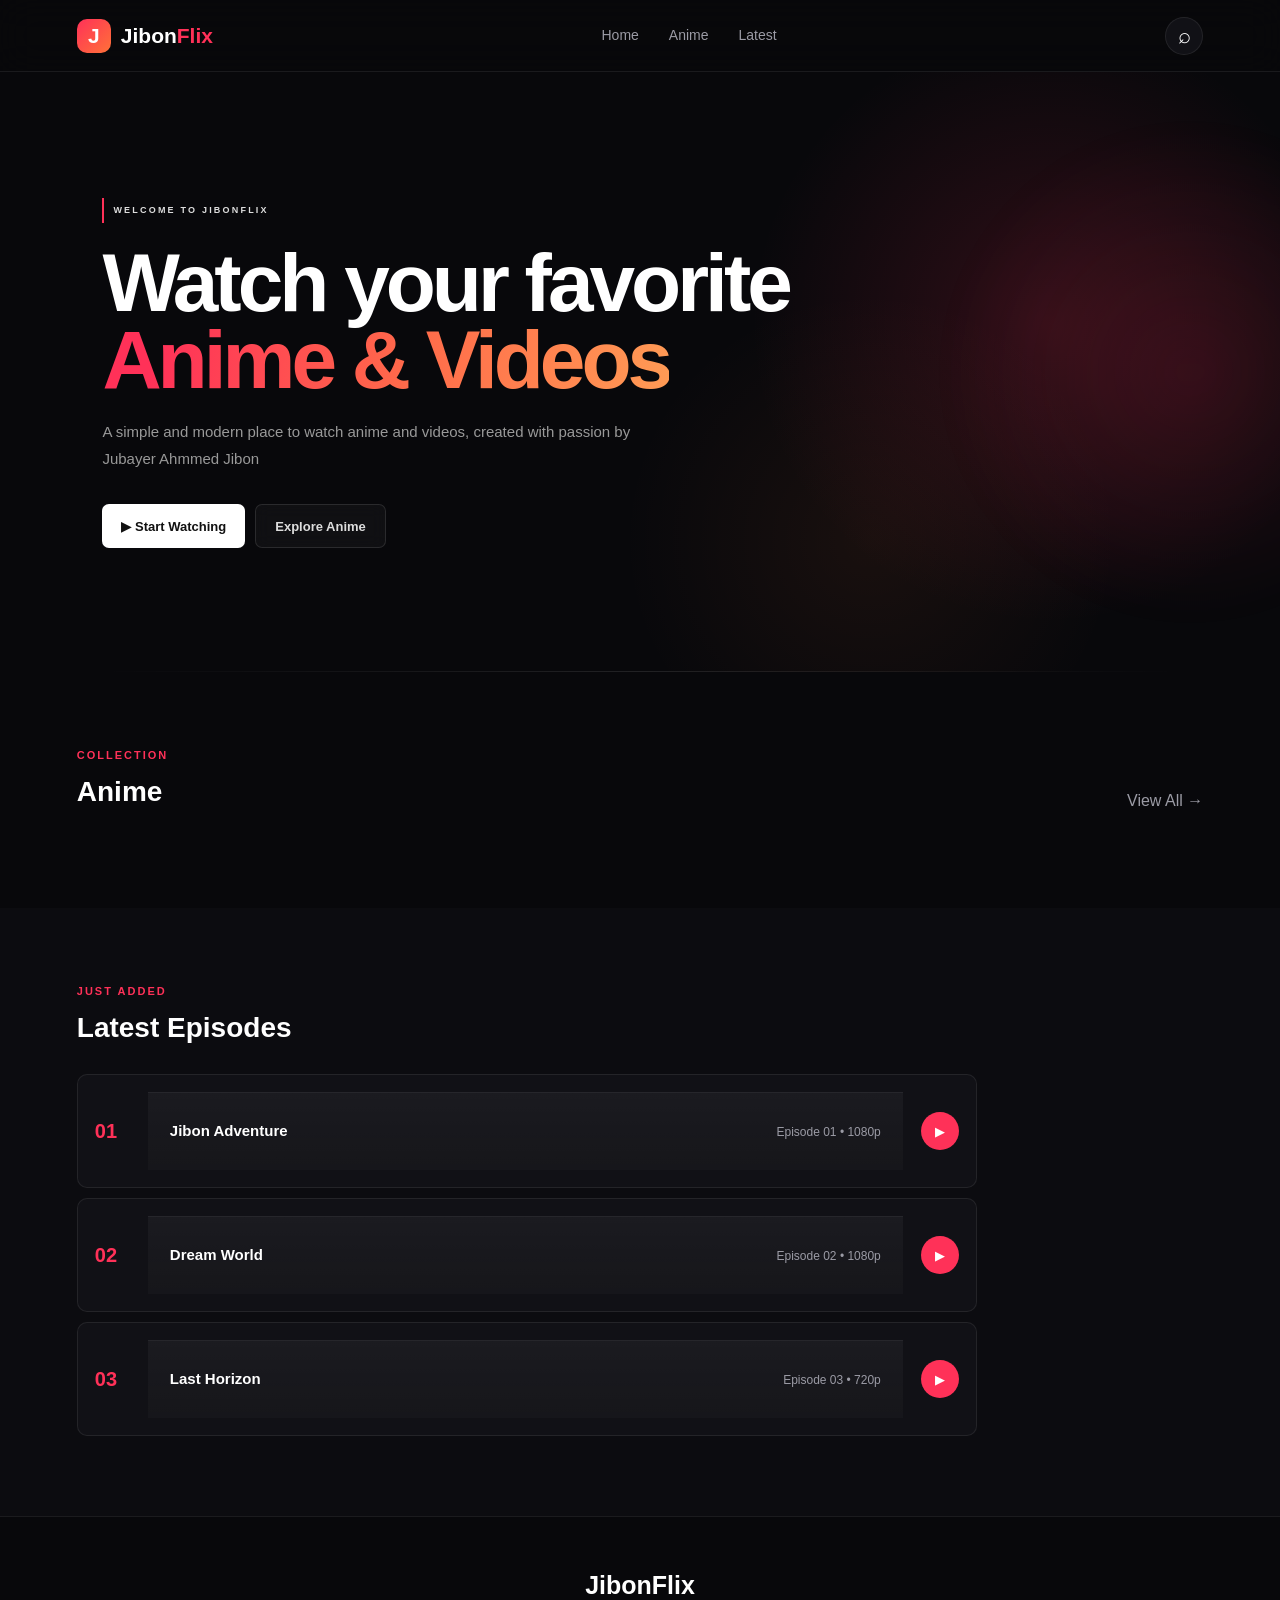
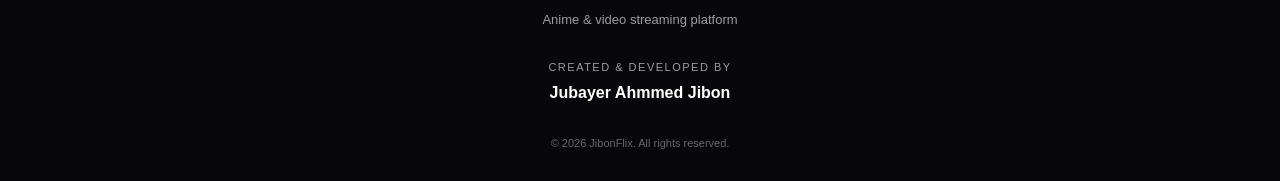
==== index.html @ 78624b4f "JibonFlix initial release" ====
<!DOCTYPE html>
<html lang="en">
<head>
    <meta charset="UTF-8">
    <meta name="viewport" content="width=device-width, initial-scale=1.0">
    <title>JibonFlix — Anime & Video</title>
    <meta name="description" content="JibonFlix — Anime and video streaming platform">
    <link rel="stylesheet" href="style.css">
</head>

<body>

<header class="navbar">
    <a href="#" class="logo">
        <span class="logo-icon">J</span>
        <span>Jibon<span>Flix</span></span>
    </a>

    <nav>
        <a href="#home">Home</a>
        <a href="anime-list.html">Anime</a>
        <a href="#latest">Latest</a>
    </nav>

    <div class="search-area">
    <button class="search-btn" id="searchButton" onclick="focusSearch()">⌕</button>

    <div class="search-box">
        <input
            type="search"
            id="animeSearch"
            placeholder="Search anime..."
            autocomplete="off"
        >

        <div id="searchSuggestions" class="search-suggestions"></div>
    </div>
</div>
</header>


<main>

<section class="hero" id="home">
    <div class="hero-content">
        <div class="badge">WELCOME TO JIBONFLIX</div>

        <h1>Watch your favorite<br><span>Anime & Videos</span></h1>

        <p>
            A simple and modern place to watch anime and videos,
            created with passion by Jubayer Ahmmed Jibon
        </p>

        <div class="hero-buttons">
            <a href="#latest" class="primary-btn">▶ Start Watching</a>
            <a href="#anime" class="secondary-btn">Explore Anime</a>
        </div>
    </div>
</section>


<section class="section" id="anime">

    <div class="section-header">
        <div>
            <span class="section-label">COLLECTION</span>
            <h2>Anime</h2>
        </div>

        <a href="anime-list.html" class="view-btn">View All →</a>
    </div>

    <div class="anime-grid">

        


        


        


        

    </div>
</section>


<section class="latest section" id="latest">

    <div class="section-header">
        <div>
            <span class="section-label">JUST ADDED</span>
            <h2>Latest Episodes</h2>
        </div>
    </div>

    <div class="episode-list">

        <div class="episode">
            <div class="episode-number">01</div>

            <div class="episode-info">
                <h3>Jibon Adventure</h3>
                <p>Episode 01 • 1080p</p>
            </div>

            <button onclick="playDemo()">▶</button>
        </div>


        <div class="episode">
            <div class="episode-number">02</div>

            <div class="episode-info">
                <h3>Dream World</h3>
                <p>Episode 02 • 1080p</p>
            </div>

            <button onclick="playDemo()">▶</button>
        </div>


        <div class="episode">
            <div class="episode-number">03</div>

            <div class="episode-info">
                <h3>Last Horizon</h3>
                <p>Episode 03 • 720p</p>
            </div>

            <button onclick="playDemo()">▶</button>
        </div>

    </div>
</section>

</main>


<footer>

    <div class="footer-brand">
        <div class="footer-logo">JibonFlix</div>

        <p>
            Anime & video streaming platform
        </p>
    </div>

    <div class="developer-credit">
        <span>Created & Developed by</span>
        <strong>Jubayer Ahmmed Jibon</strong>
    </div>

    <div class="copyright">
        © 2026 JibonFlix. All rights reserved.
    </div>

</footer>


<div id="toast"></div>

<script src="app.js"></script>

</body>
</html>
---- style.css ----
* {
    margin: 0;
    padding: 0;
    box-sizing: border-box;
}

:root {
    --bg: #08080b;
    --card: #111116;
    --card-light: #18181f;
    --text: #ffffff;
    --muted: #9b9ba5;
    --accent: #ff3158;
    --accent-2: #ff7138;
    --border: rgba(255,255,255,0.08);
}

html {
    scroll-behavior: smooth;
}

body {
    background: var(--bg);
    color: var(--text);
    font-family: Arial, Helvetica, sans-serif;
    line-height: 1.5;
}

a {
    color: inherit;
    text-decoration: none;
}


/* NAVBAR */

.navbar {
    height: 72px;
    padding: 0 6%;
    display: flex;
    align-items: center;
    justify-content: space-between;
    position: sticky;
    top: 0;
    z-index: 100;
    background: rgba(8,8,11,0.88);
    backdrop-filter: blur(18px);
    border-bottom: 1px solid var(--border);
}

.logo {
    display: flex;
    align-items: center;
    gap: 10px;
    font-size: 21px;
    font-weight: 800;
}

.logo > span:last-child span {
    color: var(--accent);
}

.logo-icon {
    width: 34px;
    height: 34px;
    display: grid;
    place-items: center;
    border-radius: 10px;
    background: linear-gradient(135deg, var(--accent), var(--accent-2));
    font-weight: 900;
}

nav {
    display: flex;
    gap: 30px;
}

nav a {
    color: var(--muted);
    font-size: 14px;
    transition: 0.2s;
}

nav a:hover {
    color: white;
}

.search-btn {
    width: 38px;
    height: 38px;
    border: 1px solid var(--border);
    background: var(--card);
    color: white;
    border-radius: 50%;
    font-size: 22px;
}


/* HERO */

.hero {
    min-height: 570px;
    display: flex;
    align-items: center;
    padding: 80px 8%;
    position: relative;
    overflow: hidden;
    background:
        radial-gradient(circle at 75% 35%, rgba(255,49,88,0.20), transparent 30%),
        radial-gradient(circle at 85% 75%, rgba(255,113,56,0.12), transparent 30%);
}

.hero-content {
    max-width: 680px;
}

.badge,
.section-label {
    color: var(--accent);
    font-size: 11px;
    letter-spacing: 2px;
    font-weight: 800;
}

.hero h1 {
    font-size: clamp(42px, 7vw, 76px);
    line-height: 1.02;
    margin: 18px 0;
    letter-spacing: -3px;
}

.hero h1 span {
    background: linear-gradient(90deg, #ff3158, #ff8b3d);
    -webkit-background-clip: text;
    color: transparent;
}

.hero p {
    max-width: 560px;
    color: var(--muted);
    font-size: 16px;
}

.hero-buttons {
    display: flex;
    gap: 12px;
    margin-top: 30px;
}

.primary-btn,
.secondary-btn {
    padding: 13px 20px;
    border-radius: 9px;
    font-size: 14px;
    font-weight: 700;
}

.primary-btn {
    background: linear-gradient(135deg, var(--accent), var(--accent-2));
}

.secondary-btn {
    background: var(--card-light);
    border: 1px solid var(--border);
}


/* SECTIONS */

.section {
    padding: 70px 6%;
}

.section-header {
    display: flex;
    justify-content: space-between;
    align-items: end;
    margin-bottom: 25px;
}

.section-header h2 {
    font-size: 28px;
    margin-top: 5px;
}

.view-btn {
    background: transparent;
    border: 0;
    color: var(--muted);
}


/* ANIME GRID */

.anime-grid {
    display: grid;
    grid-template-columns: repeat(4, 1fr);
    gap: 18px;
}

.anime-card {
    min-width: 0;
}

.poster {
    height: 320px;
    border-radius: 12px;
    overflow: hidden;
    position: relative;
    display: flex;
    align-items: end;
    padding: 20px;
    transition: transform 0.25s;
}

.anime-card:hover .poster {
    transform: translateY(-5px);
}

.poster-one {
    background: linear-gradient(145deg, #511a2d, #ff3158);
}

.poster-two {
    background: linear-gradient(145deg, #172b5b, #4b82ff);
}

.poster-three {
    background: linear-gradient(145deg, #173f37, #21a37a);
}

.poster-four {
    background: linear-gradient(145deg, #291942, #9145cc);
}

.poster-title {
    font-size: 30px;
    line-height: 0.9;
    font-weight: 900;
    letter-spacing: -1px;
}

.status {
    position: absolute;
    top: 12px;
    left: 12px;
    padding: 5px 8px;
    border-radius: 5px;
    background: rgba(0,0,0,0.55);
    font-size: 9px;
    font-weight: 800;
}

.card-info {
    padding: 12px 3px;
}

.card-info h3 {
    font-size: 15px;
}

.card-info p {
    color: var(--muted);
    font-size: 12px;
    margin-top: 4px;
}


/* EPISODES */

.latest {
    background: #0c0c10;
}

.episode-list {
    max-width: 900px;
}

.episode {
    display: flex;
    align-items: center;
    gap: 18px;
    padding: 17px;
    margin-bottom: 10px;
    background: var(--card);
    border: 1px solid var(--border);
    border-radius: 10px;
}

.episode-number {
    font-size: 20px;
    font-weight: 800;
    color: var(--accent);
    min-width: 35px;
}

.episode-info {
    flex: 1;
}

.episode-info h3 {
    font-size: 15px;
}

.episode-info p {
    color: var(--muted);
    font-size: 12px;
}

.episode button {
    width: 38px;
    height: 38px;
    border: 0;
    border-radius: 50%;
    background: var(--accent);
    color: white;
}


/* FOOTER */

footer {
    padding: 50px 6% 30px;
    border-top: 1px solid var(--border);
    text-align: center;
}

.footer-logo {
    font-size: 25px;
    font-weight: 900;
}

.footer-brand p {
    color: var(--muted);
    font-size: 13px;
    margin-top: 5px;
}

.developer-credit {
    margin: 30px 0;
    display: flex;
    flex-direction: column;
    gap: 5px;
}

.developer-credit span {
    color: var(--muted);
    font-size: 11px;
    text-transform: uppercase;
    letter-spacing: 1.5px;
}

.developer-credit strong {
    color: white;
    font-size: 16px;
}

.copyright {
    color: #66666e;
    font-size: 11px;
}


/* TOAST */

#toast {
    position: fixed;
    bottom: 25px;
    left: 50%;
    transform: translate(-50%, 100px);
    padding: 12px 18px;
    background: #202026;
    border: 1px solid var(--border);
    border-radius: 8px;
    font-size: 13px;
    opacity: 0;
    transition: 0.3s;
    z-index: 200;
}

#toast.show {
    transform: translate(-50%, 0);
    opacity: 1;
}


/* MOBILE */

@media (max-width: 800px) {

    nav {
        display: none;
    }

    .navbar {
        padding: 0 5%;
    }

    .hero {
        min-height: 520px;
        padding: 60px 6%;
    }

    .hero h1 {
        letter-spacing: -2px;
    }

    .anime-grid {
        grid-template-columns: repeat(2, 1fr);
        gap: 12px;
    }

    .poster {
        height: 250px;
    }

    .section {
        padding: 55px 5%;
    }
}

@media (max-width: 420px) {

    .poster {
        height: 220px;
    }

    .poster-title {
        font-size: 23px;
    }

    .hero-buttons {
        flex-direction: column;
    }

    .primary-btn,
    .secondary-btn {
        text-align: center;
    }
}


/* ANIME DETAILS */

.anime-hero {
    padding: 80px 8%;
    display: flex;
    gap: 45px;
    align-items: center;
    background:
        radial-gradient(circle at 70% 40%, rgba(255,49,88,0.12), transparent 35%);
}

.anime-cover {
    width: 260px;
    height: 370px;
    flex-shrink: 0;
    border-radius: 14px;
    display: flex;
    align-items: end;
    padding: 25px;
    box-shadow: 0 25px 70px rgba(0,0,0,0.35);
}

.anime-description {
    max-width: 650px;
}

.anime-description h1 {
    font-size: clamp(35px, 6vw, 60px);
    margin: 8px 0;
    letter-spacing: -2px;
}

.anime-meta {
    display: flex;
    gap: 10px;
    color: var(--muted);
    font-size: 13px;
    margin-bottom: 20px;
}

.anime-description p {
    color: var(--muted);
    max-width: 600px;
}

.genres {
    display: flex;
    flex-wrap: wrap;
    gap: 8px;
    margin-top: 20px;
}

.genres span {
    padding: 6px 10px;
    border: 1px solid var(--border);
    border-radius: 6px;
    color: var(--muted);
    font-size: 11px;
}


/* EPISODE GRID */

.episode-grid {
    display: grid;
    grid-template-columns: repeat(2, 1fr);
    gap: 10px;
    max-width: 950px;
}

.episode-card {
    display: flex;
    align-items: center;
    gap: 15px;
    padding: 16px;
    background: var(--card);
    border: 1px solid var(--border);
    border-radius: 10px;
    transition: 0.2s;
}

.episode-card:hover,
.episode-card.active {
    border-color: rgba(255,49,88,0.45);
    background: var(--card-light);
}

.episode-card > span {
    color: var(--accent);
    font-size: 19px;
    font-weight: 800;
    min-width: 32px;
}

.episode-card div {
    flex: 1;
}

.episode-card strong {
    display: block;
    font-size: 14px;
}

.episode-card small {
    display: block;
    color: var(--muted);
    font-size: 11px;
    margin-top: 3px;
}

.episode-card b {
    width: 32px;
    height: 32px;
    display: grid;
    place-items: center;
    background: rgba(255,49,88,0.12);
    color: var(--accent);
    border-radius: 50%;
    font-size: 11px;
}


/* WATCH PAGE */

.watch-section {
    padding-top: 25px;
}

.breadcrumb {
    max-width: 1100px;
    margin: 0 auto 15px;
    padding: 0 5%;
    display: flex;
    gap: 8px;
    align-items: center;
    color: var(--muted);
    font-size: 12px;
}

.breadcrumb a:hover {
    color: white;
}

.video-container {
    width: min(1100px, 90%);
    margin: auto;
    background: #000;
    border-radius: 12px;
    overflow: hidden;
    aspect-ratio: 16 / 9;
}

.video-placeholder {
    width: 100%;
    height: 100%;
    display: flex;
    align-items: center;
    justify-content: center;
    flex-direction: column;
    background:
        radial-gradient(circle, rgba(255,49,88,0.12), transparent 45%),
        #08080b;
}

.play-circle {
    width: 70px;
    height: 70px;
    display: grid;
    place-items: center;
    border-radius: 50%;
    background: linear-gradient(135deg, var(--accent), var(--accent-2));
    font-size: 24px;
    padding-left: 4px;
    margin-bottom: 18px;
}

.video-placeholder h2 {
    font-size: 20px;
}

.video-placeholder p {
    color: var(--muted);
    margin-top: 3px;
}

.video-placeholder small {
    color: #55555e;
    margin-top: 15px;
    font-size: 10px;
}

.watch-info {
    width: min(1100px, 90%);
    margin: 22px auto;
    display: flex;
    justify-content: space-between;
    gap: 20px;
    align-items: center;
}

.watch-info h1 {
    font-size: 28px;
    margin-top: 4px;
}

.watch-info p {
    color: var(--muted);
    font-size: 12px;
}

.watch-actions {
    display: flex;
    gap: 8px;
}

.watch-actions button {
    padding: 11px 15px;
    background: var(--card);
    border: 1px solid var(--border);
    color: white;
    border-radius: 8px;
}

.episode-navigation {
    width: min(1100px, 90%);
    margin: 30px auto;
    display: flex;
    justify-content: space-between;
    gap: 10px;
}

.nav-episode {
    padding: 10px 15px;
    background: var(--card);
    border: 1px solid var(--border);
    border-radius: 8px;
    font-size: 12px;
}

.nav-episode.disabled {
    opacity: 0.35;
    pointer-events: none;
}

.watch-episodes {
    padding-left: 0;
    padding-right: 0;
    width: min(1100px, 90%);
    margin: auto;
}


/* MOBILE WATCH */

@media (max-width: 700px) {

    .anime-hero {
        padding: 55px 6%;
        flex-direction: column;
        align-items: flex-start;
    }

    .anime-cover {
        width: 190px;
        height: 270px;
    }

    .episode-grid {
        grid-template-columns: 1fr;
    }

    .watch-info {
        flex-direction: column;
        align-items: flex-start;
    }

    .watch-actions {
        width: 100%;
    }

    .watch-actions button {
        flex: 1;
    }

    .episode-navigation {
        flex-wrap: wrap;
    }

    .nav-episode {
        flex: 1;
        text-align: center;
    }

    .video-container {
        width: 100%;
        border-radius: 0;
    }
}

/* REAL VIDEO PLAYER */

.real-player {
    width: 100%;
    height: 100%;
    display: block;
    background: #000;
    object-fit: contain;
}


/* JIBONFLIX VIDEO PLAYER */

.video-player-box {
    position: relative;
    width: 100%;
    height: 100%;
    background: #000;
    overflow: hidden;
}

.video-watermark {
    position: absolute;
    top: 16px;
    right: 18px;
    z-index: 5;
    color: rgba(255,255,255,0.55);
    font-size: 16px;
    font-weight: 700;
    letter-spacing: 1px;
    pointer-events: none;
    user-select: none;
}

.real-player {
    width: 100%;
    height: 100%;
    display: block;
    background: #000;
    object-fit: contain;
}

@media (max-width: 600px) {
    .video-watermark {
        top: 10px;
        right: 12px;
        font-size: 13px;
    }
}


/* EPISODE INFO BAR */

.episode-info {
    display: flex;
    align-items: center;
    justify-content: space-between;
    gap: 20px;
    padding: 18px 20px;
    background: #151515;
    border: 1px solid rgba(255,255,255,0.06);
    border-radius: 0 0 12px 12px;
}

.episode-main-info h1 {
    margin: 0 0 7px;
    font-size: 20px;
    color: #fff;
}

.episode-main-info p {
    margin: 0;
    color: #999;
    font-size: 13px;
}

.episode-main-info p span {
    margin: 0 6px;
    color: #555;
}

.episode-actions {
    display: flex;
    gap: 10px;
}

.episode-actions button {
    border: 1px solid rgba(255,255,255,0.1);
    background: #202020;
    color: #fff;
    padding: 10px 15px;
    border-radius: 8px;
    cursor: pointer;
    font-size: 13px;
    transition: 0.2s;
}

.episode-actions button:hover {
    background: #2c2c2c;
    transform: translateY(-1px);
}

@media (max-width: 600px) {

    .episode-info {
        align-items: flex-start;
        flex-direction: column;
        padding: 15px;
    }

    .episode-main-info h1 {
        font-size: 17px;
    }

    .episode-actions {
        width: 100%;
    }

    .episode-actions button {
        flex: 1;
    }
}




/* ACTION BUTTON */

.action-button {
    display: inline-flex;
    align-items: center;
    justify-content: center;
    gap: 5px;
    border: 1px solid rgba(255,255,255,0.1);
    background: #202020;
    color: #fff;
    padding: 10px 15px;
    border-radius: 8px;
    cursor: pointer;
    font-size: 13px;
    text-decoration: none;
    transition: 0.2s;
}

.action-button:hover {
    background: #2c2c2c;
    transform: translateY(-1px);
}

@media (max-width: 600px) {
    .action-button {
        flex: 1;
    }
}


/* SEARCH */

.search-area {
    position: relative;
    display: flex;
    align-items: center;
}

.search-area .search-btn {
    flex-shrink: 0;
}

.search-box {
    position: relative;
    width: 0;
    overflow: visible;
    transition: width 0.25s ease;
}

.search-area.active .search-box {
    width: 220px;
}

.search-box input {
    width: 0;
    height: 38px;
    opacity: 0;
    padding: 0;
    border: 0;
    outline: none;
    background: #1b1b1b;
    color: #fff;
    border-radius: 8px;
    transition: 0.25s ease;
}

.search-area.active .search-box input {
    width: 100%;
    opacity: 1;
    padding: 0 12px;
    border: 1px solid rgba(255,255,255,0.12);
}

.search-box input::placeholder {
    color: #888;
}

.search-suggestions {
    position: absolute;
    top: calc(100% + 8px);
    right: 0;
    width: 100%;
    background: #181818;
    border: 1px solid rgba(255,255,255,0.1);
    border-radius: 10px;
    overflow: hidden;
    opacity: 0;
    visibility: hidden;
    transform: translateY(-5px);
    transition: 0.2s ease;
    z-index: 100;
    box-shadow: 0 12px 30px rgba(0,0,0,0.35);
}

.search-suggestions.show {
    opacity: 1;
    visibility: visible;
    transform: translateY(0);
}

.search-suggestion {
    display: flex;
    align-items: center;
    gap: 10px;
    padding: 12px 14px;
    color: #fff;
    cursor: pointer;
    font-size: 14px;
}

.search-suggestion:hover {
    background: #252525;
}

.suggestion-icon {
    font-size: 11px;
    opacity: 0.7;
}

.search-no-result {
    padding: 13px 14px;
    color: #888;
    font-size: 13px;
}

@media (max-width: 600px) {
    .search-area.active .search-box {
        width: 150px;
    }
}



.search-area.active .search-btn {
    display: none;
}


/* PREMIUM ANIME HERO */

.anime-hero {
    display: grid;
    grid-template-columns: 280px minmax(0, 1fr);
    gap: 42px;
    align-items: center;
    padding: 48px 0 36px;
}

.anime-cover {
    width: 280px;
    height: 390px;
    position: relative;
    border-radius: 14px;
    overflow: hidden;
    box-shadow: 0 18px 45px rgba(0,0,0,0.35);
}

.anime-cover .status {
    position: absolute;
    top: 14px;
    right: 14px;
}

.anime-description {
    min-width: 0;
}

.anime-description .section-label {
    display: inline-block;
    margin-bottom: 10px;
}

.anime-description h1 {
    margin: 0 0 10px;
    font-size: clamp(30px, 4vw, 48px);
    line-height: 1.1;
}

.anime-meta {
    display: flex;
    flex-wrap: wrap;
    gap: 9px;
    color: #aaa;
    font-size: 14px;
    margin-bottom: 22px;
}

.anime-description p {
    max-width: 650px;
    margin: 0 0 22px;
    color: #aaa;
    line-height: 1.75;
}

.genres {
    display: flex;
    flex-wrap: wrap;
    gap: 8px;
}

.genres span {
    padding: 7px 12px;
    border-radius: 6px;
    background: #202020;
    border: 1px solid rgba(255,255,255,0.08);
    color: #ddd;
    font-size: 12px;
}

.anime-actions {
    margin-top: 28px;
}

.watch-button {
    display: inline-flex;
    align-items: center;
    gap: 10px;
    min-width: 155px;
    padding: 13px 20px;
    border-radius: 8px;
    background: #fff;
    color: #111;
    text-decoration: none;
    font-size: 14px;
    font-weight: 700;
    transition: transform 0.2s ease, background 0.2s ease;
}

.watch-button:hover {
    transform: translateY(-2px);
    background: #e8e8e8;
}

.watch-icon {
    font-size: 11px;
}

@media (max-width: 700px) {
    .anime-hero {
        grid-template-columns: 1fr;
        gap: 28px;
        padding-top: 30px;
    }

    .anime-cover {
        width: min(260px, 80vw);
        height: 360px;
        margin: 0 auto;
    }

    .anime-description {
        text-align: left;
    }

    .watch-button {
        width: 100%;
    }
}


/* =========================================
   JIBONFLIX — ANIME COLLECTION
   Poster-first streaming layout
========================================= */

.anime-list-section {
    padding-top: 58px;
    padding-bottom: 80px;
}

.anime-list-section .section-header {
    margin-bottom: 34px;
    display: flex;
    align-items: flex-end;
    justify-content: space-between;
    gap: 20px;
}

.anime-list-section .section-label {
    font-size: 10px;
    letter-spacing: 2.5px;
    opacity: .55;
}

.anime-list-section .section-header h1 {
    margin: 8px 0 0;
    font-size: clamp(30px, 4vw, 46px);
    line-height: .98;
    letter-spacing: -2px;
}

.anime-count {
    color: var(--muted);
    font-size: 11px;
    letter-spacing: .8px;
    white-space: nowrap;
}


/* COLLECTION GRID */

.anime-list-section .anime-grid {
    display: grid;
    grid-template-columns: repeat(4, minmax(0, 1fr));
    gap: 34px 20px;
}


/* CARD */

.anime-list-section .anime-card {
    min-width: 0;
    display: block;
    position: relative;
    color: inherit;
    text-decoration: none;
}


/* POSTER */

.anime-list-section .anime-card .poster {
    height: 390px;
    padding: 0;
    border-radius: 10px;
    overflow: hidden;
    position: relative;
    isolation: isolate;
    transition:
        transform .45s cubic-bezier(.2,.7,.2,1),
        box-shadow .45s ease;
}


/* cinematic bottom fade */

.anime-list-section .anime-card .poster::before {
    content: "";
    position: absolute;
    z-index: 1;
    inset: 0;
    background:
        linear-gradient(
            to bottom,
            rgba(0,0,0,0) 42%,
            rgba(0,0,0,.05) 54%,
            rgba(0,0,0,.78) 100%
        );
    pointer-events: none;
}


/* subtle top highlight */

.anime-list-section .anime-card .poster::after {
    content: "";
    position: absolute;
    z-index: 1;
    inset: 0;
    background:
        linear-gradient(
            135deg,
            rgba(255,255,255,.09),
            transparent 25%,
            transparent 70%,
            rgba(0,0,0,.16)
        );
    pointer-events: none;
}


/* HOVER */

.anime-list-section .anime-card:hover .poster {
    transform: translateY(-8px) scale(1.015);
    box-shadow:
        0 22px 45px rgba(0,0,0,.38),
        0 0 0 1px rgba(255,255,255,.08);
}


/* POSTER TITLE */

.anime-list-section .anime-card .poster-title {
    position: absolute;
    z-index: 3;
    left: 18px;
    right: 18px;
    bottom: 19px;
    font-size: 27px;
    line-height: .9;
    letter-spacing: -1.3px;
    text-shadow: 0 3px 12px rgba(0,0,0,.5);
    transition: transform .35s ease;
}

.anime-list-section .anime-card:hover .poster-title {
    transform: translateY(-4px);
}


/* STATUS */

.anime-list-section .anime-card .status {
    position: absolute;
    z-index: 4;
    top: 13px;
    right: 13px;
    padding: 5px 8px;
    border-radius: 4px;
    background: rgba(8,8,10,.72);
    border: 1px solid rgba(255,255,255,.13);
    backdrop-filter: blur(8px);
    font-size: 8px;
    letter-spacing: 1px;
}


/* PLAY INDICATOR */

.anime-list-section .anime-card::after {
    content: "▶";
    position: absolute;
    z-index: 6;
    top: 50%;
    left: 50%;
    width: 48px;
    height: 48px;
    display: flex;
    align-items: center;
    justify-content: center;
    transform: translate(-50%, -42%) scale(.72);
    border-radius: 50%;
    background: rgba(255,255,255,.94);
    color: #090909;
    font-size: 13px;
    padding-left: 2px;
    opacity: 0;
    pointer-events: none;
    transition:
        opacity .3s ease,
        transform .35s cubic-bezier(.2,.8,.2,1);
}

.anime-list-section .anime-card:hover::after {
    opacity: 1;
    transform: translate(-50%, -50%) scale(1);
}


/* INFORMATION */

.anime-list-section .card-info {
    padding: 13px 2px 0;
}

.anime-list-section .card-info h3 {
    margin: 0;
    color: #f5f5f5;
    font-size: 15px;
    font-weight: 700;
    letter-spacing: -.2px;
}

.anime-list-section .card-info p {
    margin: 6px 0 0;
    color: var(--muted);
    font-size: 11px;
}


/* QUALITY */

.anime-list-section .anime-quality {
    display: none;
}


/* TABLET */

@media (max-width: 1000px) {

    .anime-list-section .anime-grid {
        grid-template-columns: repeat(3, minmax(0, 1fr));
        gap: 28px 18px;
    }

    .anime-list-section .anime-card .poster {
        height: 360px;
    }
}


/* MOBILE */

@media (max-width: 650px) {

    .anime-list-section {
        padding-top: 38px;
        padding-bottom: 55px;
    }

    .anime-list-section .section-header {
        margin-bottom: 25px;
        align-items: flex-end;
    }

    .anime-list-section .section-header h1 {
        font-size: 29px;
        letter-spacing: -1.3px;
    }

    .anime-list-section .anime-grid {
        grid-template-columns: repeat(2, minmax(0, 1fr));
        gap: 25px 13px;
    }

    .anime-list-section .anime-card .poster {
        height: auto;
        aspect-ratio: 2 / 3;
    }

    .anime-list-section .anime-card .poster-title {
        left: 13px;
        right: 13px;
        bottom: 14px;
        font-size: 21px;
    }

    .anime-list-section .anime-card::after {
        width: 40px;
        height: 40px;
        font-size: 11px;
    }

    .anime-list-section .card-info {
        padding-top: 10px;
    }

    .anime-list-section .card-info h3 {
        font-size: 13px;
    }

    .anime-list-section .card-info p {
        margin-top: 4px;
        font-size: 10px;
    }
}


/* SMALL PHONES */

@media (max-width: 380px) {

    .anime-list-section .anime-grid {
        gap: 22px 10px;
    }

    .anime-list-section .anime-card .poster-title {
        font-size: 18px;
    }

    .anime-list-section .card-info h3 {
        font-size: 12px;
    }
}


/* =========================================
   JIBONFLIX — HOME HERO POLISH
========================================= */

.hero {
    min-height: 600px;
    padding: 90px 8%;
    position: relative;
    isolation: isolate;
    overflow: hidden;
    background:
        radial-gradient(
            circle at 82% 42%,
            rgba(255,49,88,.16),
            transparent 27%
        ),
        radial-gradient(
            circle at 68% 78%,
            rgba(255,120,60,.07),
            transparent 25%
        );
}


/* cinematic light behind content */

.hero::before {
    content: "";
    position: absolute;
    z-index: -1;
    width: 520px;
    height: 520px;
    right: -170px;
    top: 50%;
    transform: translateY(-50%);
    border-radius: 50%;
    background:
        radial-gradient(
            circle,
            rgba(255,49,88,.12),
            transparent 68%
        );
    filter: blur(12px);
    pointer-events: none;
}


/* subtle horizon */

.hero::after {
    content: "";
    position: absolute;
    z-index: -1;
    left: 8%;
    right: 8%;
    bottom: 0;
    height: 1px;
    background: linear-gradient(
        90deg,
        transparent,
        rgba(255,255,255,.10),
        transparent
    );
}


/* CONTENT */

.hero-content {
    max-width: 720px;
    position: relative;
}

.hero .badge {
    display: inline-flex;
    align-items: center;
    gap: 8px;
    margin-bottom: 3px;
    padding: 6px 9px;
    border-left: 2px solid var(--accent);
    color: #ddd;
    font-size: 9px;
    letter-spacing: 2.2px;
}


/* MAIN TITLE */

.hero h1 {
    max-width: 760px;
    margin: 18px 0 20px;
    font-size: clamp(46px, 7vw, 82px);
    line-height: .94;
    letter-spacing: -4px;
    font-weight: 900;
}

.hero h1 span {
    background: linear-gradient(
        100deg,
        #ff3158 10%,
        #ff6b4a 55%,
        #ff9b55 100%
    );
    -webkit-background-clip: text;
    background-clip: text;
    color: transparent;
}


/* DESCRIPTION */

.hero p {
    max-width: 560px;
    margin: 0;
    color: #999;
    font-size: 15px;
    line-height: 1.8;
}


/* BUTTONS */

.hero-buttons {
    display: flex;
    gap: 10px;
    margin-top: 32px;
}

.primary-btn,
.secondary-btn {
    min-height: 44px;
    display: inline-flex;
    align-items: center;
    justify-content: center;
    padding: 0 19px;
    border-radius: 7px;
    font-size: 13px;
    font-weight: 700;
    transition:
        transform .25s ease,
        background .25s ease,
        border-color .25s ease;
}

.primary-btn {
    background: #fff;
    color: #111;
}

.primary-btn:hover {
    transform: translateY(-2px);
    background: #ededed;
}

.secondary-btn {
    background: rgba(255,255,255,.035);
    border: 1px solid rgba(255,255,255,.11);
    color: #ddd;
    backdrop-filter: blur(8px);
}

.secondary-btn:hover {
    transform: translateY(-2px);
    border-color: rgba(255,255,255,.22);
    background: rgba(255,255,255,.06);
}


/* MOBILE */

@media (max-width: 700px) {

    .hero {
        min-height: 540px;
        padding: 70px 6% 65px;
    }

    .hero::before {
        width: 360px;
        height: 360px;
        right: -190px;
        top: 42%;
    }

    .hero h1 {
        font-size: clamp(42px, 13vw, 62px);
        letter-spacing: -2.8px;
    }

    .hero p {
        font-size: 14px;
        line-height: 1.7;
    }

    .hero-buttons {
        gap: 9px;
    }
}

@media (max-width: 420px) {

    .hero {
        min-height: 500px;
        padding-top: 58px;
    }

    .hero h1 {
        font-size: 43px;
        letter-spacing: -2px;
    }

    .hero-buttons {
        flex-direction: row;
    }

    .primary-btn,
    .secondary-btn {
        flex: 1;
        padding: 0 12px;
        font-size: 12px;
    }
}


/* =========================================
   JIBONFLIX — EPISODE PAGE POLISH
========================================= */

.video-container {
    width: min(1100px, 90%);
    margin: 35px auto 0;
    background: #050505;
    border: 1px solid rgba(255,255,255,.08);
    border-radius: 14px;
    overflow: hidden;
    box-shadow:
        0 25px 70px rgba(0,0,0,.45),
        0 0 0 1px rgba(255,255,255,.02);
}

.video-player-box {
    aspect-ratio: 16 / 9;
    height: auto;
    background:
        radial-gradient(
            circle at center,
            #111 0%,
            #050505 65%,
            #000 100%
        );
}

.video-watermark {
    top: 18px;
    right: 20px;
    color: rgba(255,255,255,.42);
    font-size: 14px;
    letter-spacing: 1.5px;
    text-transform: uppercase;
    text-shadow: 0 2px 8px rgba(0,0,0,.7);
}

.episode-info {
    min-height: 78px;
    padding: 18px 22px;
    background:
        linear-gradient(
            180deg,
            rgba(255,255,255,.045),
            rgba(255,255,255,.02)
        );
    border: 0;
    border-top: 1px solid rgba(255,255,255,.07);
    border-radius: 0;
}

.episode-main-info h1 {
    font-size: 19px;
    font-weight: 750;
    letter-spacing: -.3px;
}

.episode-main-info p {
    color: #858585;
    font-size: 12px;
}

.episode-main-info p span {
    color: #444;
}

.episode-actions {
    gap: 8px;
}

.action-button,
.episode-actions button {
    min-height: 40px;
    padding: 0 14px;
    border-radius: 7px;
    background: rgba(255,255,255,.045);
    border: 1px solid rgba(255,255,255,.09);
    color: #ddd;
    font-size: 12px;
    font-weight: 600;
    transition:
        transform .25s ease,
        background .25s ease,
        border-color .25s ease;
}

.action-button:hover,
.episode-actions button:hover {
    transform: translateY(-2px);
    background: rgba(255,255,255,.08);
    border-color: rgba(255,255,255,.18);
}

.episode-navigation {
    width: min(1100px, 90%);
    margin: 24px auto 0;
    gap: 12px;
}

.nav-episode {
    min-width: 130px;
    padding: 11px 16px;
    background: rgba(255,255,255,.025);
    border: 1px solid rgba(255,255,255,.08);
    border-radius: 7px;
    color: #bbb;
    transition:
        transform .25s ease,
        background .25s ease,
        border-color .25s ease;
}

.nav-episode:hover {
    transform: translateY(-2px);
    background: rgba(255,255,255,.055);
    border-color: rgba(255,255,255,.16);
}

.nav-episode.disabled {
    opacity: .25;
}

.watch-episodes {
    padding-top: 45px;
    padding-bottom: 70px;
}

@media (max-width: 700px) {

    .video-container {
        width: 100%;
        margin-top: 20px;
        border-radius: 0;
        border-left: 0;
        border-right: 0;
    }

    .video-player-box {
        aspect-ratio: 16 / 9;
    }

    .video-watermark {
        top: 10px;
        right: 12px;
        font-size: 11px;
    }

    .episode-info {
        min-height: 0;
        padding: 15px 5%;
        gap: 14px;
    }

    .episode-main-info h1 {
        font-size: 16px;
    }

    .episode-main-info p {
        font-size: 11px;
    }

    .episode-actions {
        width: 100%;
        gap: 7px;
    }

    .action-button,
    .episode-actions button {
        min-height: 40px;
        padding: 0 10px;
    }

    .episode-navigation {
        width: 90%;
        margin-top: 18px;
    }

    .nav-episode {
        min-width: 0;
        padding: 10px 8px;
        font-size: 11px;
    }

    .watch-episodes {
        padding-top: 35px;
    }
}
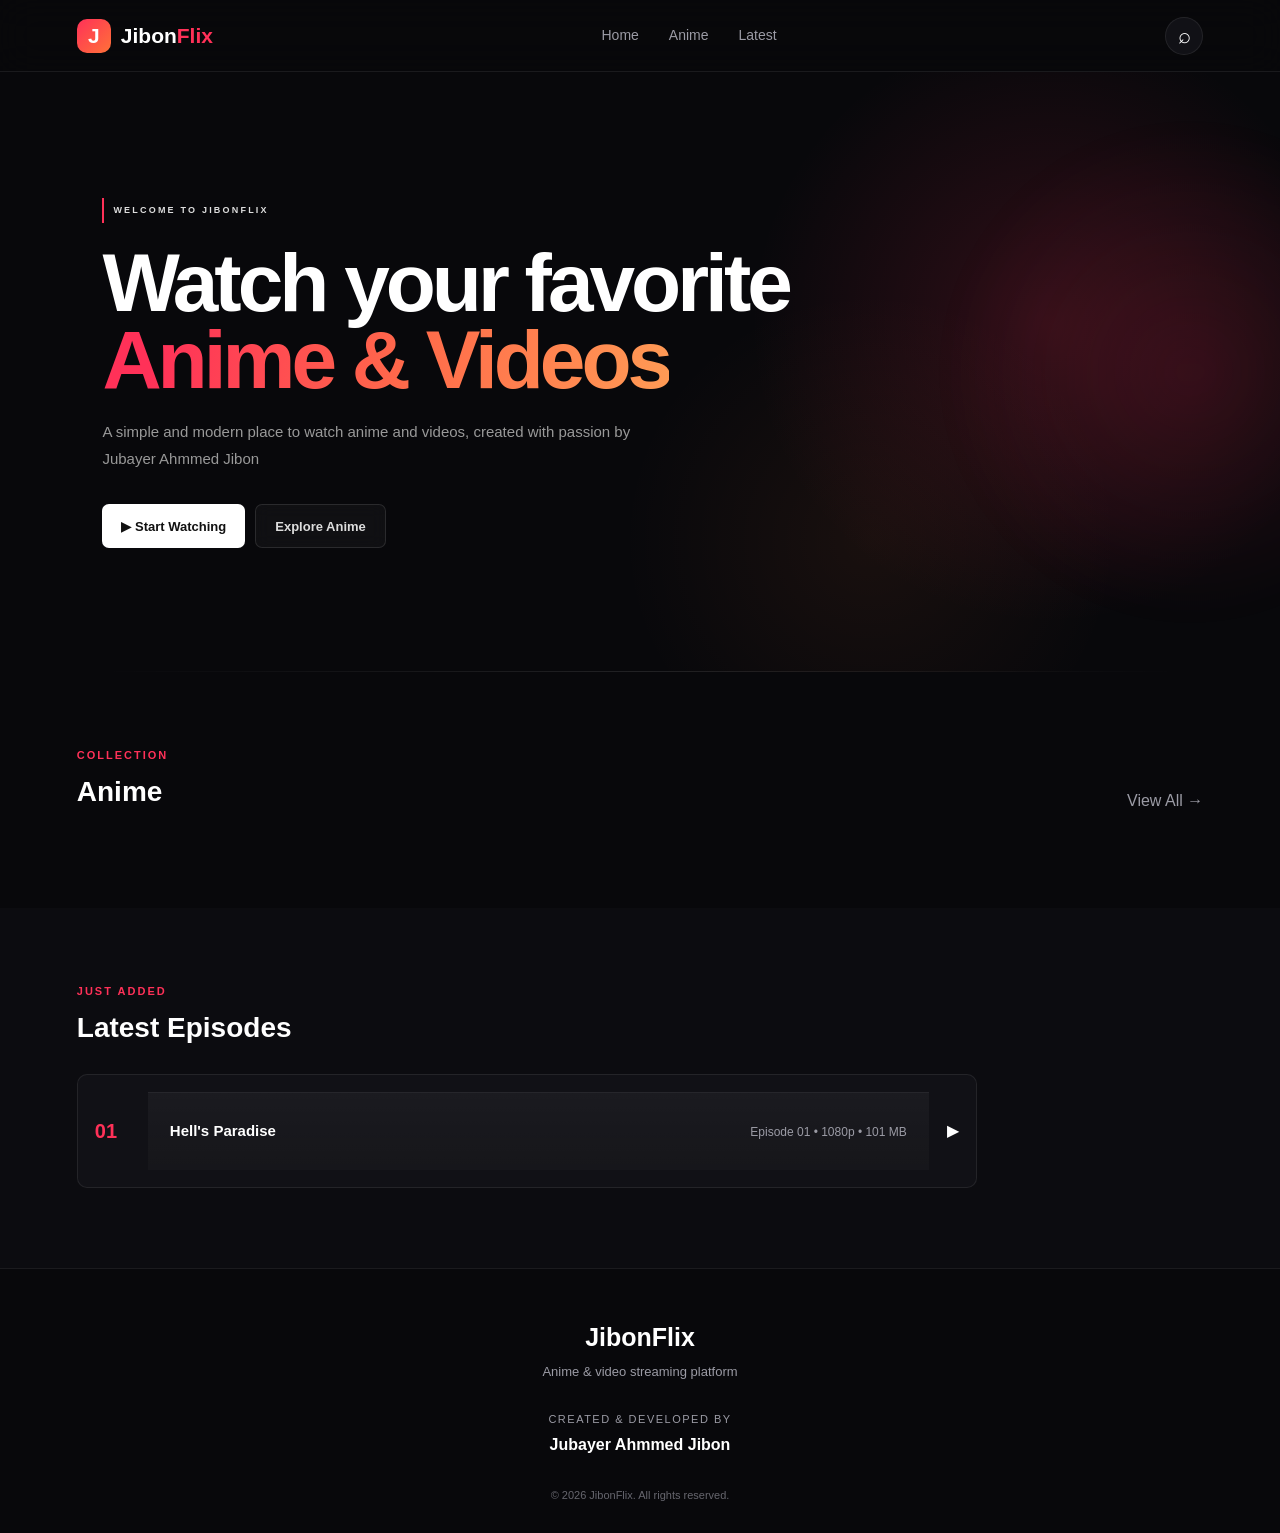
==== commit 053d4641: "Update latest episodes section" ====
--- a/index.html
+++ b/index.html
@@ -101,37 +101,14 @@
 
         <div class="episode">
             <div class="episode-number">01</div>
-
             <div class="episode-info">
-                <h3>Jibon Adventure</h3>
-                <p>Episode 01 • 1080p</p>
+                <h3>Hell's Paradise</h3>
+                <p>Episode 01 • 1080p • 101 MB</p>
             </div>
 
-            <button onclick="playDemo()">▶</button>
-        </div>
-
-
-        <div class="episode">
-            <div class="episode-number">02</div>
-
-            <div class="episode-info">
-                <h3>Dream World</h3>
-                <p>Episode 02 • 1080p</p>
-            </div>
-
-            <button onclick="playDemo()">▶</button>
-        </div>
-
-
-        <div class="episode">
-            <div class="episode-number">03</div>
-
-            <div class="episode-info">
-                <h3>Last Horizon</h3>
-                <p>Episode 03 • 720p</p>
-            </div>
-
-            <button onclick="playDemo()">▶</button>
+            <a href="episode.html?anime=hells-paradise&ep=1">
+                ▶
+            </a>
         </div>
 
     </div>
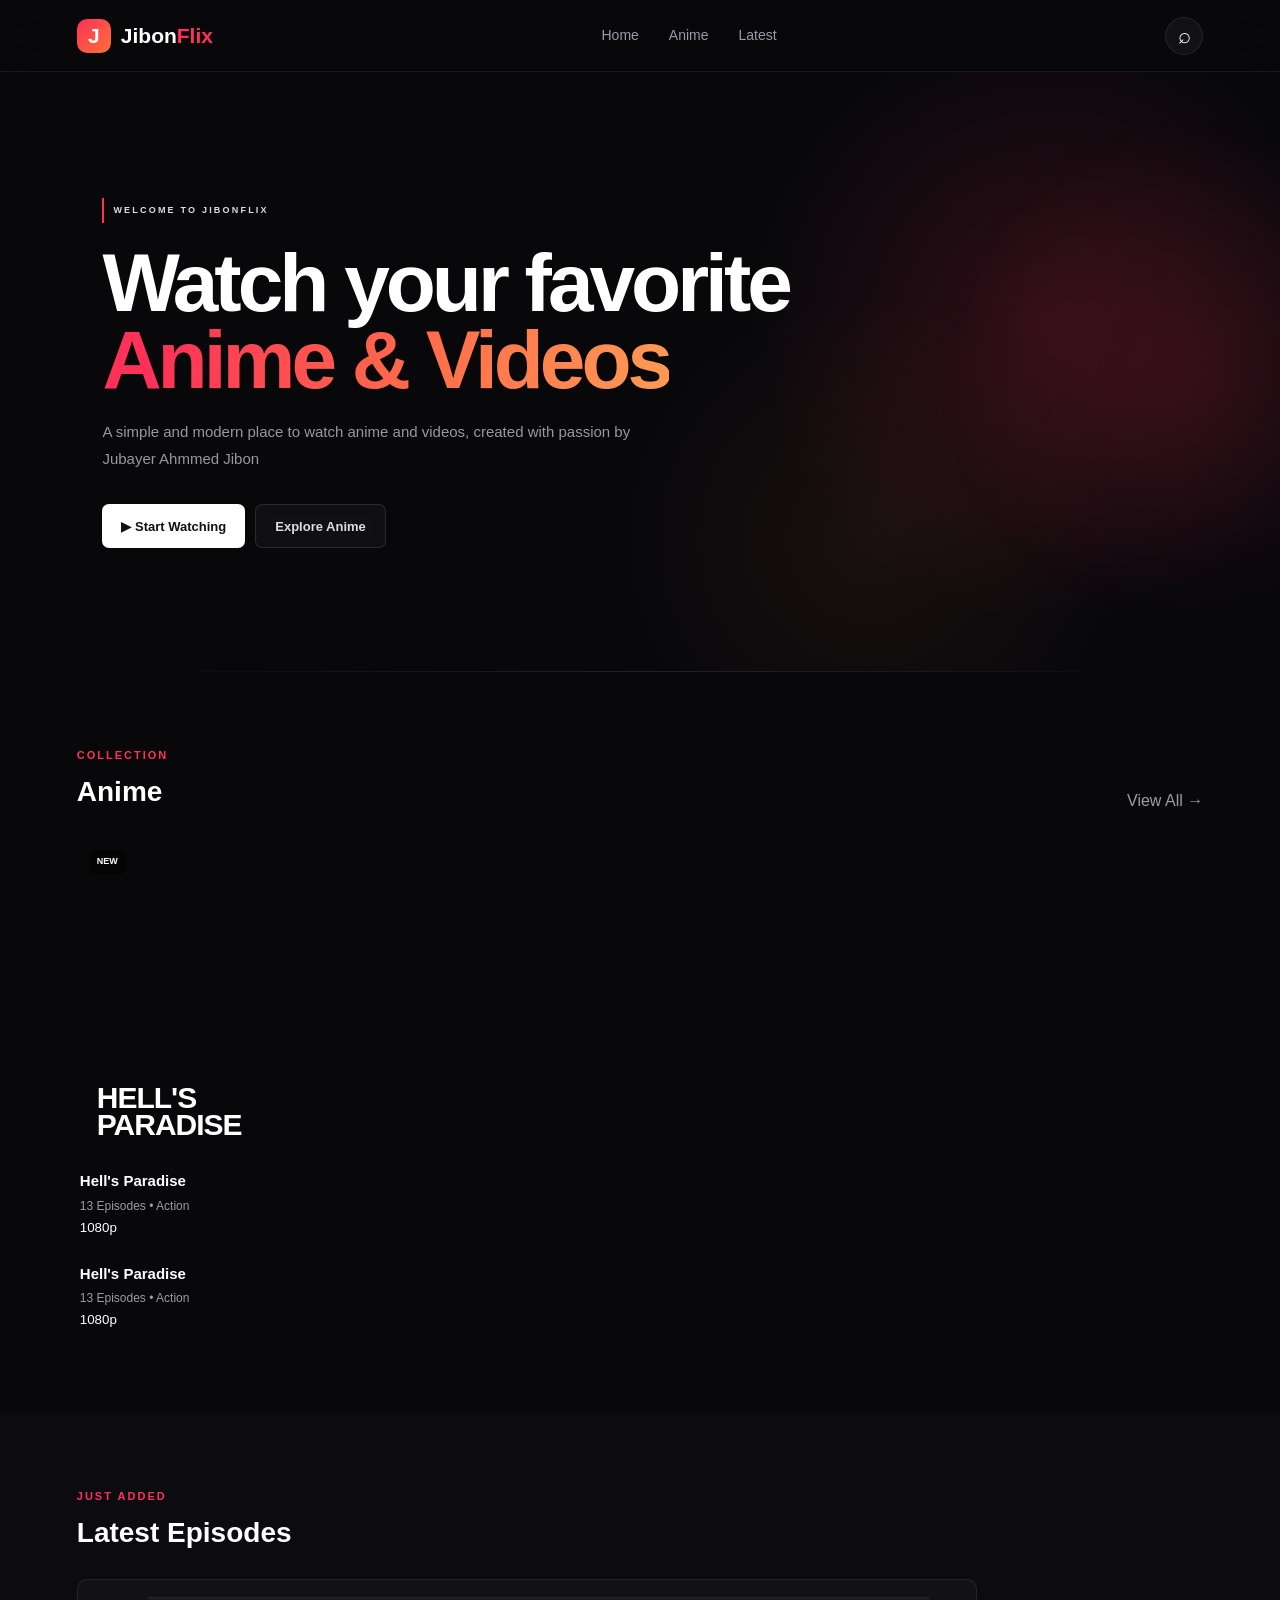
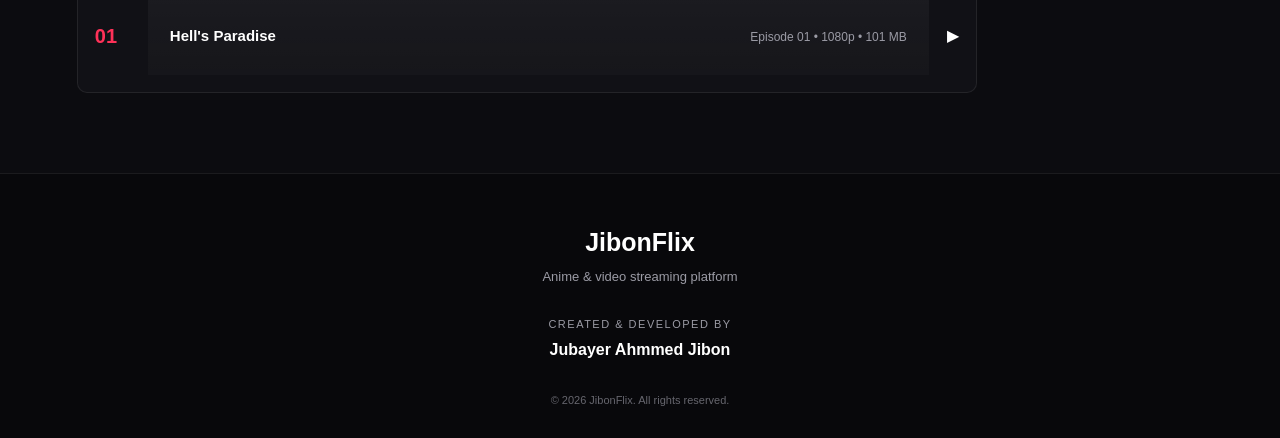
==== commit 65bb9ca0: "Add Hell's Paradise to home anime section" ====
--- a/index.html
+++ b/index.html
@@ -73,16 +73,50 @@
 
     <div class="anime-grid">
 
-        
+        <a href="anime.html?anime=hells-paradise" class="anime-card">
 
+            <div class="poster poster-five">
+                <span class="status">NEW</span>
 
-        
+                <div class="poster-title">
+                    HELL'S<br>PARADISE
+                </div>
+            </div>
 
+            <div class="card-info">
+                <h3>Hell's Paradise</h3>
 
-        
+                <p>
+                    13 Episodes
+                    •
+                    Action
+                </p>
 
+                <small class="anime-quality">
+                    1080p
+                </small>
+            </div>
 
-        
+        </a>
+
+    </div>
+            </div>
+
+            <div class="card-info">
+                <h3>Hell's Paradise</h3>
+
+                <p>
+                    13 Episodes
+                    •
+                    Action
+                </p>
+
+                <small class="anime-quality">
+                    1080p
+                </small>
+            </div>
+
+        </a>
 
     </div>
 </section>
@@ -145,3 +179,4 @@
 
 </body>
 </html>
+
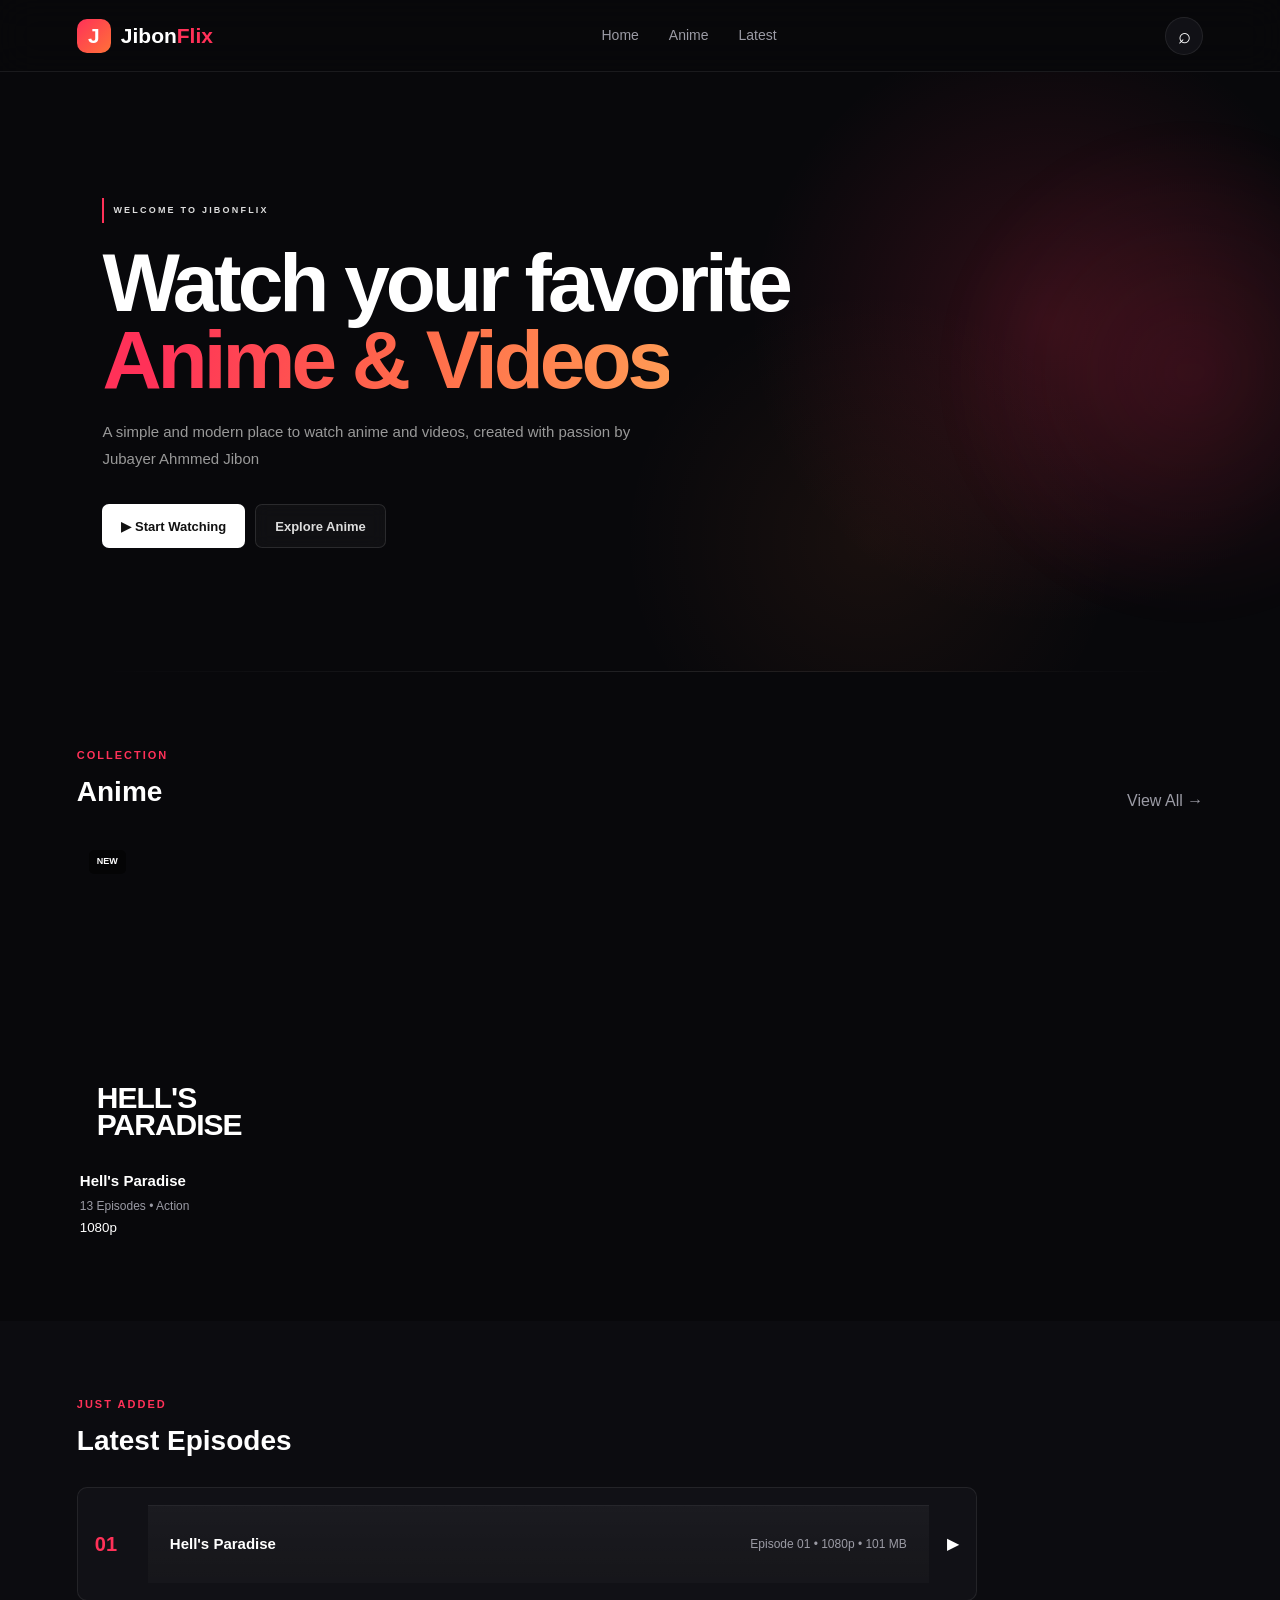
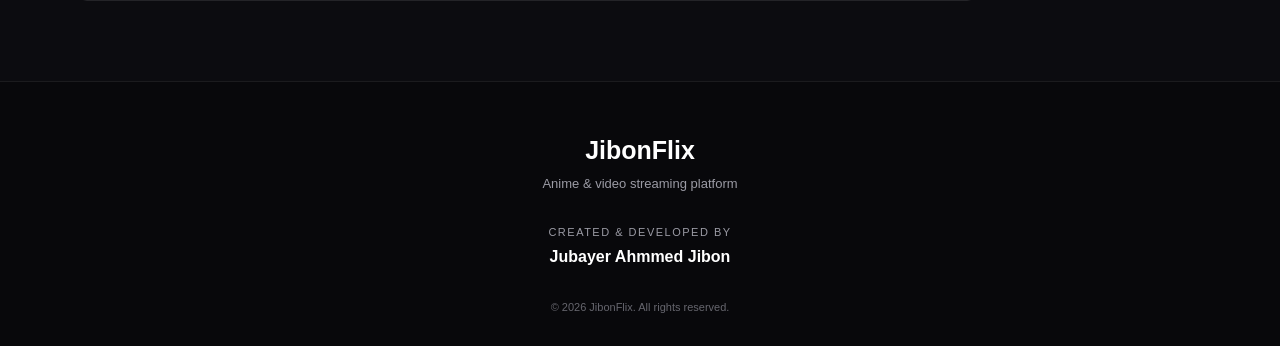
==== commit e8cf795a: "Fix duplicate home anime card" ====
--- a/index.html
+++ b/index.html
@@ -100,25 +100,7 @@
         </a>
 
     </div>
-            </div>
 
-            <div class="card-info">
-                <h3>Hell's Paradise</h3>
-
-                <p>
-                    13 Episodes
-                    •
-                    Action
-                </p>
-
-                <small class="anime-quality">
-                    1080p
-                </small>
-            </div>
-
-        </a>
-
-    </div>
 </section>
 
 
